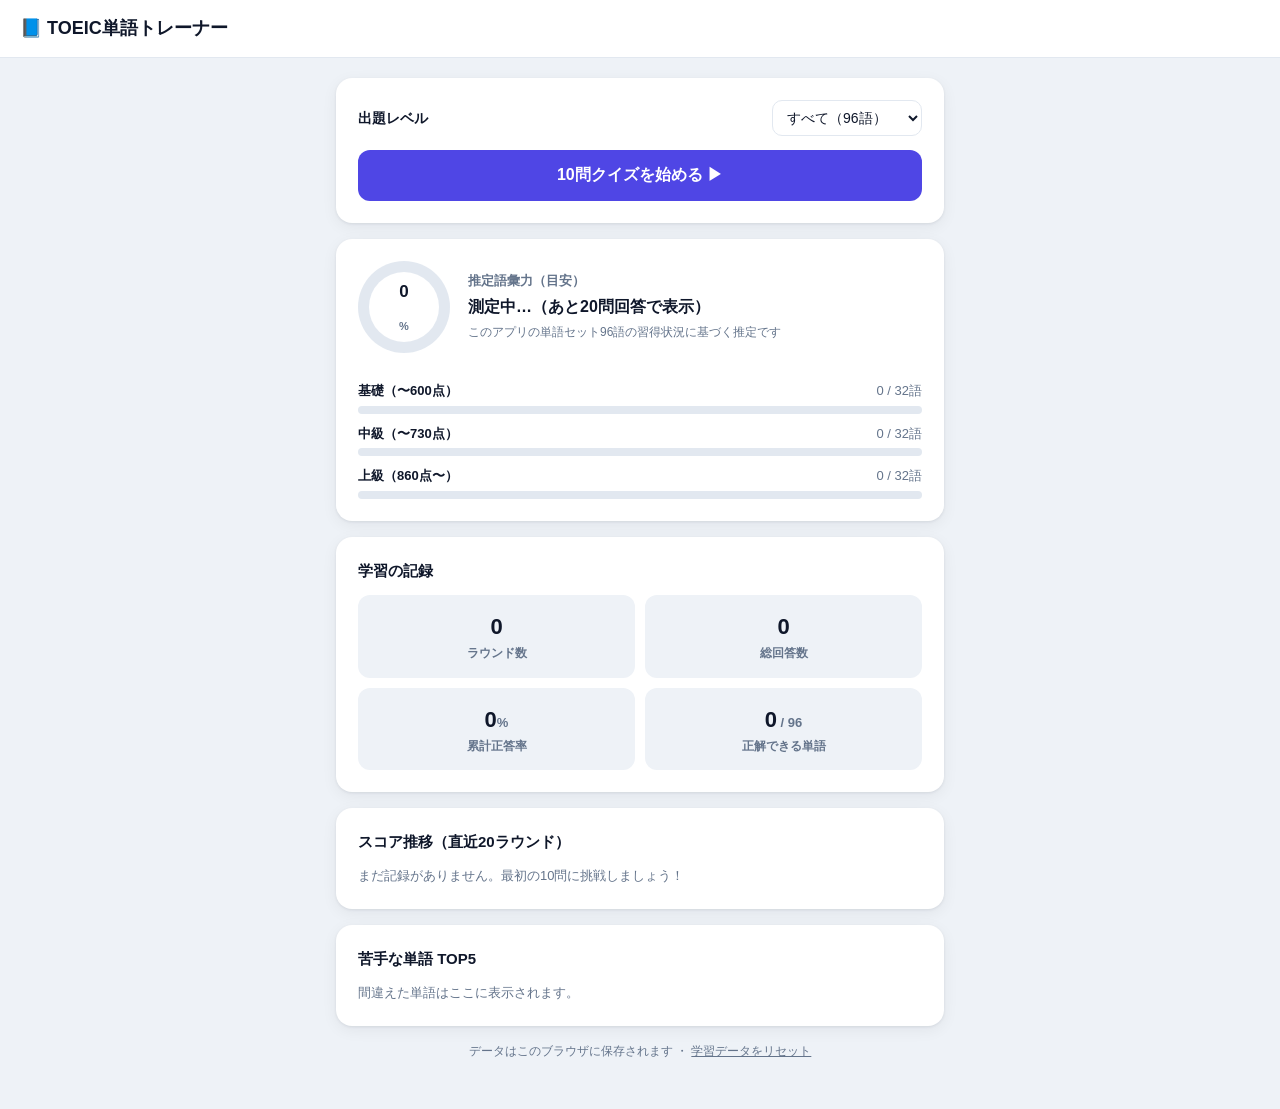
==== index.html @ c1617dc9 "TOEIC単語トレーナー 初版 4択クイズ・間隔反復による復習・語彙力推定を備えたTOEIC英単語学習アプリ  Co-Authored-By: Claude Fable 5 <noreply@anth" ====
<!DOCTYPE html>
<html lang="ja">
<head>
<meta charset="UTF-8">
<meta name="viewport" content="width=device-width, initial-scale=1.0">
<title>TOEIC単語トレーナー | 無料の英単語4択クイズ</title>
<meta name="description" content="TOEIC頻出英単語を4択クイズで学習できる無料アプリ。10問ごとにスコア化、間違えた単語は自動で復習出題。例文と覚え方の豆知識つきで、現在の語彙力レベルも推定できます。">
<meta property="og:title" content="TOEIC単語トレーナー">
<meta property="og:description" content="TOEIC頻出英単語を4択クイズで学習。間違えた単語は自動で復習出題され、語彙力レベルを推定できる無料アプリ。">
<meta property="og:type" content="website">
<link rel="icon" href="data:image/svg+xml,<svg xmlns='http://www.w3.org/2000/svg' viewBox='0 0 100 100'><text y='.9em' font-size='90'>📘</text></svg>">
<link rel="stylesheet" href="style.css">
</head>
<body>
<div id="app"></div>
<script src="words.js"></script>
<script src="app.js"></script>
</body>
</html>
---- style.css ----
:root {
  --bg: #eef2f7;
  --card: #ffffff;
  --ink: #0f172a;
  --muted: #64748b;
  --accent: #4f46e5;
  --accent-dark: #4338ca;
  --accent-soft: #eef2ff;
  --green: #16a34a;
  --green-soft: #f0fdf4;
  --red: #dc2626;
  --red-soft: #fef2f2;
  --border: #e2e8f0;
  --shadow: 0 1px 3px rgba(15, 23, 42, 0.08), 0 4px 16px rgba(15, 23, 42, 0.06);
}

* { box-sizing: border-box; margin: 0; padding: 0; }

body {
  background: var(--bg);
  color: var(--ink);
  font-family: "Segoe UI", "Hiragino Kaku Gothic ProN", "Noto Sans JP", Meiryo, sans-serif;
  line-height: 1.6;
  -webkit-font-smoothing: antialiased;
}

button { font-family: inherit; cursor: pointer; }

.topbar {
  position: sticky;
  top: 0;
  z-index: 10;
  background: var(--card);
  border-bottom: 1px solid var(--border);
  padding: 14px 20px;
  display: flex;
  align-items: center;
  justify-content: space-between;
  gap: 12px;
}
.topbar h1 { font-size: 18px; font-weight: 700; }
.quiz-title { font-weight: 700; }
.quiz-count { font-weight: 700; color: var(--accent); font-variant-numeric: tabular-nums; }

.icon-btn {
  border: 1px solid var(--border);
  background: var(--card);
  border-radius: 10px;
  width: 34px;
  height: 34px;
  font-size: 15px;
  color: var(--muted);
}
.icon-btn:hover { background: var(--bg); }

.progress { height: 5px; background: var(--border); }
.progress-fill { height: 100%; background: var(--accent); transition: width 0.3s ease; }

.container {
  max-width: 640px;
  margin: 0 auto;
  padding: 20px 16px 48px;
  display: grid;
  gap: 16px;
}

.card {
  background: var(--card);
  border-radius: 16px;
  padding: 22px;
  box-shadow: var(--shadow);
}
.card h3 { font-size: 15px; margin-bottom: 12px; color: var(--ink); }

.muted { color: var(--muted); }
.small { font-size: 13px; }
.center { text-align: center; }

/* ===== ホーム ===== */
.app-title { font-size: 22px; font-weight: 800; }
.app-sub { color: var(--muted); font-size: 13px; margin-top: 2px; }

.btn-primary {
  display: block;
  width: 100%;
  background: var(--accent);
  color: #fff;
  border: none;
  border-radius: 12px;
  padding: 15px;
  font-size: 16px;
  font-weight: 700;
  transition: background 0.15s;
}
.btn-primary:hover { background: var(--accent-dark); }

.btn-secondary {
  display: block;
  width: 100%;
  background: var(--card);
  color: var(--ink);
  border: 1px solid var(--border);
  border-radius: 12px;
  padding: 14px;
  font-size: 15px;
  font-weight: 600;
}
.btn-secondary:hover { background: var(--bg); }

.start-note {
  margin-top: 12px;
  font-size: 13px;
  color: var(--accent-dark);
  background: var(--accent-soft);
  border-radius: 10px;
  padding: 10px 12px;
}

.field-row {
  display: flex;
  align-items: center;
  justify-content: space-between;
  gap: 12px;
  margin-bottom: 14px;
  font-size: 14px;
  font-weight: 600;
}
.field-row select {
  font-family: inherit;
  font-size: 14px;
  padding: 8px 10px;
  border-radius: 10px;
  border: 1px solid var(--border);
  background: var(--card);
  color: var(--ink);
}

.hero { display: grid; gap: 18px; }
.hero-top { display: flex; align-items: center; gap: 18px; }
.ring {
  width: 92px;
  height: 92px;
  border-radius: 50%;
  flex-shrink: 0;
  display: grid;
  place-items: center;
}
.ring-inner {
  width: 70px;
  height: 70px;
  border-radius: 50%;
  background: var(--card);
  display: grid;
  place-items: center;
  font-weight: 800;
  font-size: 17px;
}
.ring-inner span { font-size: 11px; color: var(--muted); font-weight: 600; }
.hero-label { font-size: 13px; color: var(--muted); font-weight: 600; }
.est-level { font-size: 21px; font-weight: 800; margin-top: 2px; }
.est-note { font-size: 12px; color: var(--muted); margin-top: 4px; }

.band { margin-top: 10px; }
.band-label {
  display: flex;
  justify-content: space-between;
  font-size: 13px;
  font-weight: 600;
  margin-bottom: 4px;
}
.band-label span { color: var(--muted); font-weight: 500; font-variant-numeric: tabular-nums; }
.bar { height: 8px; background: var(--border); border-radius: 99px; overflow: hidden; }
.bar-fill { height: 100%; border-radius: 99px; transition: width 0.4s ease; }
.bar-fill.lv1 { background: #10b981; }
.bar-fill.lv2 { background: #f59e0b; }
.bar-fill.lv3 { background: #8b5cf6; }

.stats-grid {
  display: grid;
  grid-template-columns: 1fr 1fr;
  gap: 10px;
}
.stat-tile {
  background: var(--bg);
  border-radius: 12px;
  padding: 14px;
  text-align: center;
}
.stat-value { font-size: 22px; font-weight: 800; font-variant-numeric: tabular-nums; }
.stat-value small { font-size: 13px; font-weight: 600; color: var(--muted); }
.stat-label { font-size: 12px; color: var(--muted); font-weight: 600; }

.chart { width: 100%; height: auto; display: block; }

.weak-row {
  display: flex;
  align-items: baseline;
  justify-content: space-between;
  gap: 12px;
  padding: 9px 0;
  border-bottom: 1px solid var(--border);
  font-size: 14px;
}
.weak-row:last-child { border-bottom: none; }
.weak-word { font-weight: 700; }
.weak-meaning { color: var(--muted); flex: 1; font-size: 13px; }
.weak-count { color: var(--red); font-weight: 700; font-size: 13px; white-space: nowrap; }

.footer-note { text-align: center; font-size: 12px; color: var(--muted); }
.reset-link {
  background: none;
  border: none;
  color: var(--muted);
  font-size: 12px;
  text-decoration: underline;
}

/* ===== クイズ ===== */
.q-meta { display: flex; gap: 8px; align-items: center; min-height: 24px; margin-bottom: 4px; }
.badge {
  font-size: 12px;
  font-weight: 700;
  padding: 2px 10px;
  border-radius: 99px;
}
.badge.review { background: #fff7ed; color: #c2410c; border: 1px solid #fed7aa; }

.q-word {
  font-size: 42px;
  font-weight: 800;
  letter-spacing: 0.01em;
  text-align: center;
  padding: 18px 0 6px;
  word-break: break-word;
}
.q-prompt { text-align: center; color: var(--muted); font-size: 14px; margin-bottom: 18px; }

.choices { display: grid; gap: 10px; }
.choice {
  display: flex;
  align-items: center;
  gap: 12px;
  width: 100%;
  text-align: left;
  background: var(--card);
  border: 2px solid var(--border);
  border-radius: 12px;
  padding: 13px 15px;
  font-size: 15px;
  font-weight: 600;
  color: var(--ink);
  transition: border-color 0.12s, background 0.12s;
}
.choice:hover { border-color: var(--accent); background: var(--accent-soft); }
.choice .letter {
  flex-shrink: 0;
  width: 28px;
  height: 28px;
  border-radius: 50%;
  background: var(--bg);
  color: var(--muted);
  display: grid;
  place-items: center;
  font-size: 13px;
  font-weight: 700;
}
.choice.correct { border-color: var(--green); background: var(--green-soft); }
.choice.correct .letter { background: var(--green); color: #fff; }
.choice.wrong { border-color: var(--red); background: var(--red-soft); }
.choice.wrong .letter { background: var(--red); color: #fff; }
.choice.viewing { outline: 2px dashed var(--accent); outline-offset: 2px; }

.fb { margin-top: 16px; font-size: 17px; font-weight: 800; }
.fb.ok { color: var(--green); }
.fb.ng { color: var(--red); }

.info-hint { font-size: 12px; color: var(--muted); margin-top: 6px; }

.info-card {
  background: #f8fafc;
  border: 1px solid var(--border);
  border-radius: 12px;
  padding: 15px 16px;
  margin-top: 12px;
}
.info-head { display: flex; align-items: center; gap: 10px; flex-wrap: wrap; }
.info-word { font-size: 19px; font-weight: 800; }
.lv-badge { font-size: 11px; font-weight: 700; padding: 1px 9px; border-radius: 99px; }
.lv-badge.lv1 { background: #ecfdf5; color: #047857; }
.lv-badge.lv2 { background: #fffbeb; color: #b45309; }
.lv-badge.lv3 { background: #f5f3ff; color: #6d28d9; }
.info-meaning { font-weight: 700; color: var(--accent-dark); margin-top: 2px; }
.info-ex { margin-top: 8px; border-left: 3px solid var(--border); padding-left: 10px; }
.info-ex .en { font-style: italic; font-size: 14px; }
.info-ex .ja { font-size: 13px; color: var(--muted); }
.info-tip { margin-top: 8px; font-size: 13px; background: #fefce8; border-radius: 8px; padding: 8px 10px; }

#nextBtn { margin-top: 18px; }

/* ===== 結果 ===== */
.result-head { font-size: 15px; color: var(--muted); font-weight: 700; }
.big-score { font-size: 56px; font-weight: 800; line-height: 1.2; font-variant-numeric: tabular-nums; }
.big-score span { font-size: 24px; color: var(--muted); }
.result-acc { font-size: 16px; font-weight: 700; color: var(--accent); }
.result-msg { margin-top: 8px; color: var(--muted); font-size: 14px; }

.actions { display: grid; gap: 10px; }

@media (max-width: 420px) {
  .q-word { font-size: 33px; }
  .stats-grid { grid-template-columns: 1fr 1fr; }
}
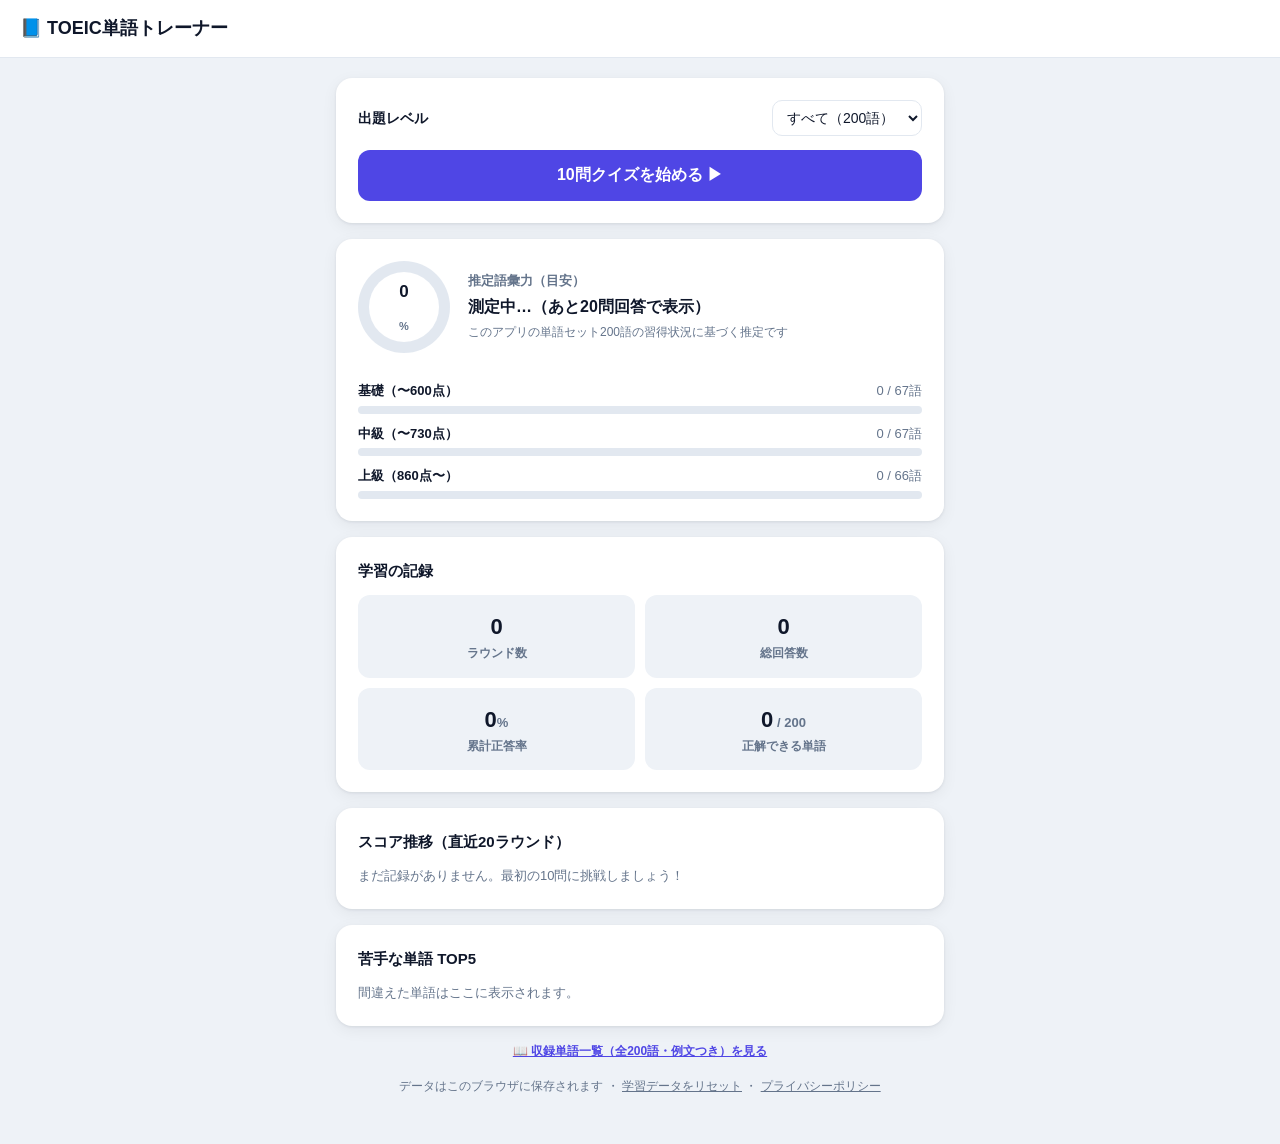
==== commit 0274d590: "収益化準備: 広告枠の仕組み・PR表記・プライバシーポリシーを追加 - ads.js: アフィリエイトリンク設定ファイル（空なら広告枠は非表示） - ホーム・結果画面・単語一覧にPR表記つき広告枠（r" ====
--- a/index.html
+++ b/index.html
@@ -8,12 +8,30 @@
 <meta property="og:title" content="TOEIC単語トレーナー">
 <meta property="og:description" content="TOEIC頻出英単語を4択クイズで学習。間違えた単語は自動で復習出題され、語彙力レベルを推定できる無料アプリ。">
 <meta property="og:type" content="website">
+<meta property="og:url" content="https://sakamotokengo.github.io/toeic-vocab-app/">
+<meta property="og:locale" content="ja_JP">
+<link rel="canonical" href="https://sakamotokengo.github.io/toeic-vocab-app/">
+<script type="application/ld+json">
+{
+  "@context": "https://schema.org",
+  "@type": "WebApplication",
+  "name": "TOEIC単語トレーナー",
+  "url": "https://sakamotokengo.github.io/toeic-vocab-app/",
+  "description": "TOEIC頻出英単語を4択クイズで学習できる無料アプリ。10問ごとにスコア化、間違えた単語は自動で復習出題。例文と覚え方の豆知識つきで、現在の語彙力レベルも推定できます。",
+  "applicationCategory": "EducationalApplication",
+  "operatingSystem": "Any",
+  "inLanguage": "ja",
+  "isAccessibleForFree": true,
+  "offers": { "@type": "Offer", "price": "0", "priceCurrency": "JPY" }
+}
+</script>
 <link rel="icon" href="data:image/svg+xml,<svg xmlns='http://www.w3.org/2000/svg' viewBox='0 0 100 100'><text y='.9em' font-size='90'>📘</text></svg>">
 <link rel="stylesheet" href="style.css">
 </head>
 <body>
 <div id="app"></div>
 <script src="words.js"></script>
+<script src="ads.js"></script>
 <script src="app.js"></script>
 </body>
 </html>
--- a/style.css
+++ b/style.css
@@ -215,6 +215,32 @@
   text-decoration: underline;
 }
 
+/* ===== 広告枠 ===== */
+.pr-badge {
+  font-size: 10px;
+  font-weight: 700;
+  color: #92400e;
+  background: #fef3c7;
+  border: 1px solid #fcd34d;
+  border-radius: 4px;
+  padding: 1px 6px;
+  vertical-align: middle;
+}
+.ad-item {
+  display: block;
+  border: 1px solid var(--border);
+  border-radius: 12px;
+  padding: 13px 15px;
+  margin-top: 10px;
+  text-decoration: none;
+  color: var(--ink);
+  transition: border-color 0.12s, background 0.12s;
+}
+.ad-item:hover { border-color: var(--accent); background: var(--accent-soft); }
+.ad-title { font-weight: 700; font-size: 14px; }
+.ad-desc { font-size: 13px; color: var(--muted); margin-top: 2px; }
+.ad-cta { font-size: 13px; font-weight: 700; color: var(--accent); margin-top: 6px; }
+
 /* ===== クイズ ===== */
 .q-meta { display: flex; gap: 8px; align-items: center; min-height: 24px; margin-bottom: 4px; }
 .badge {
